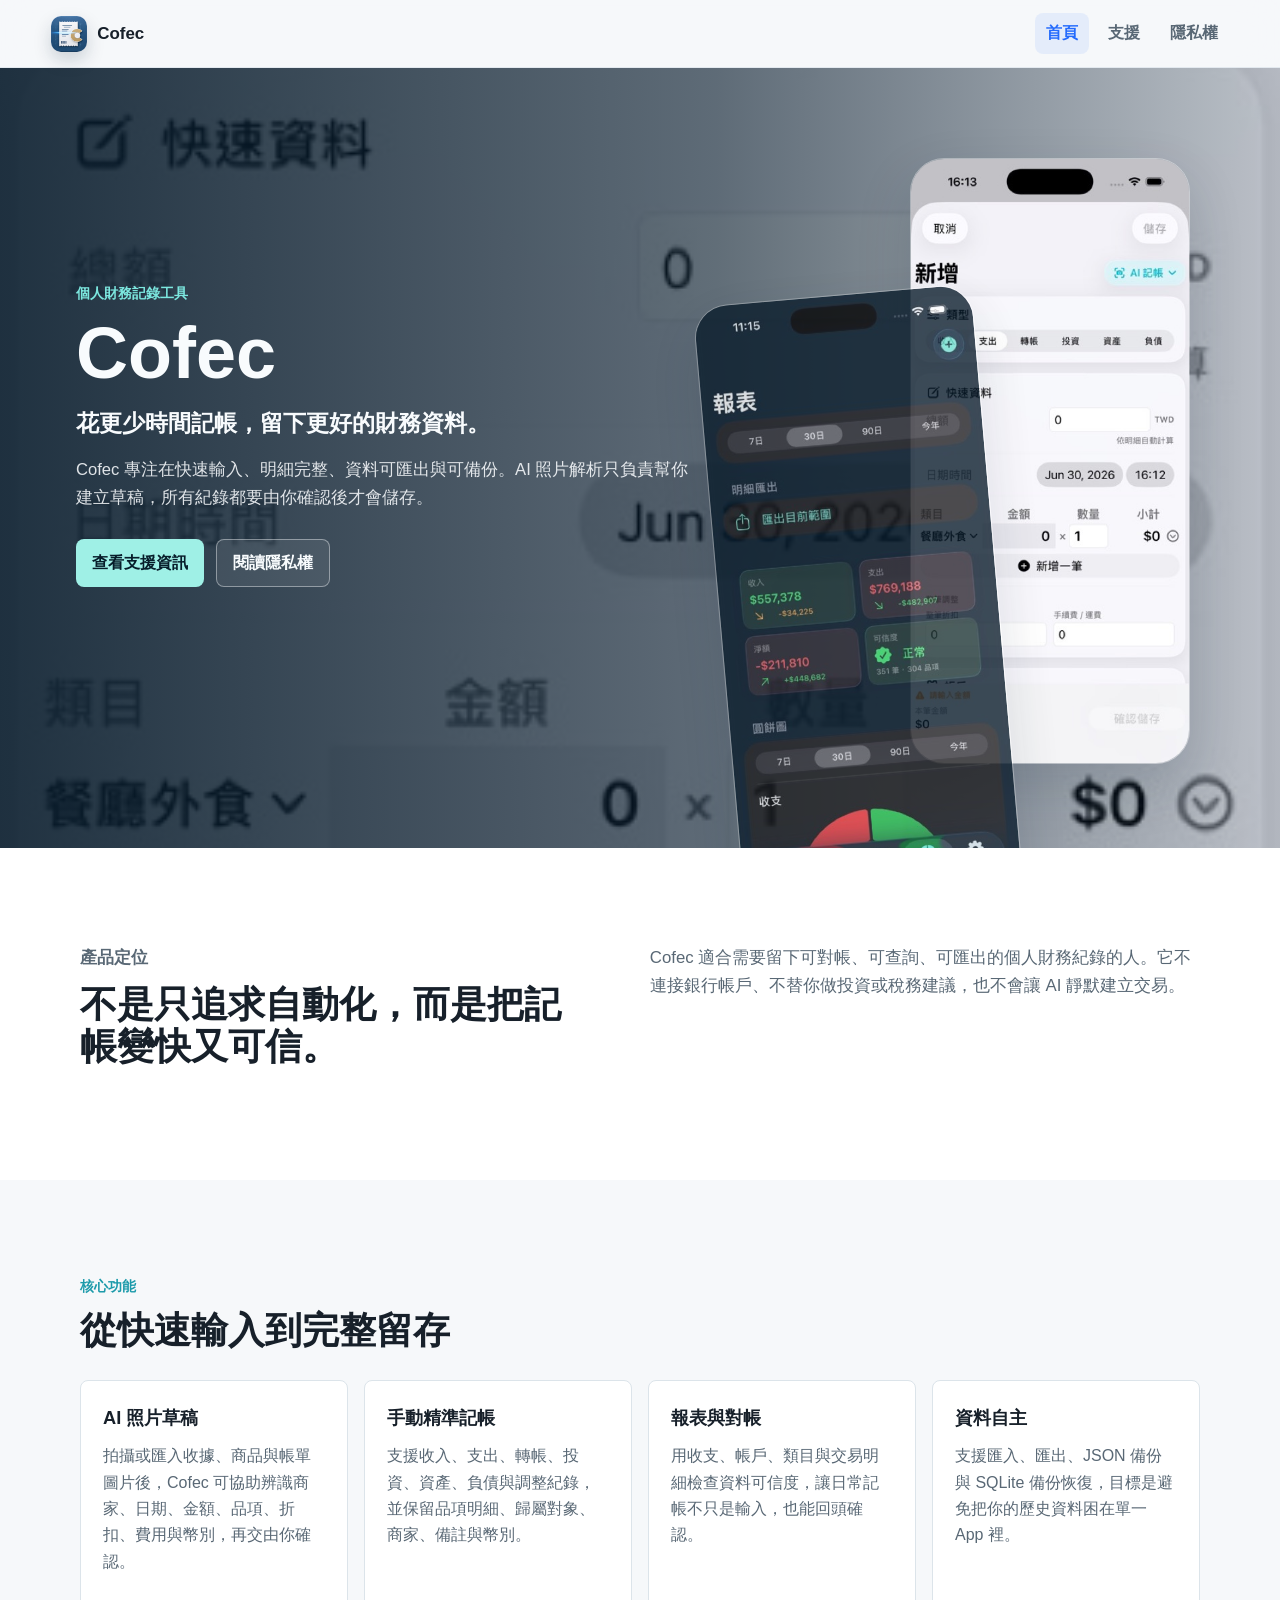
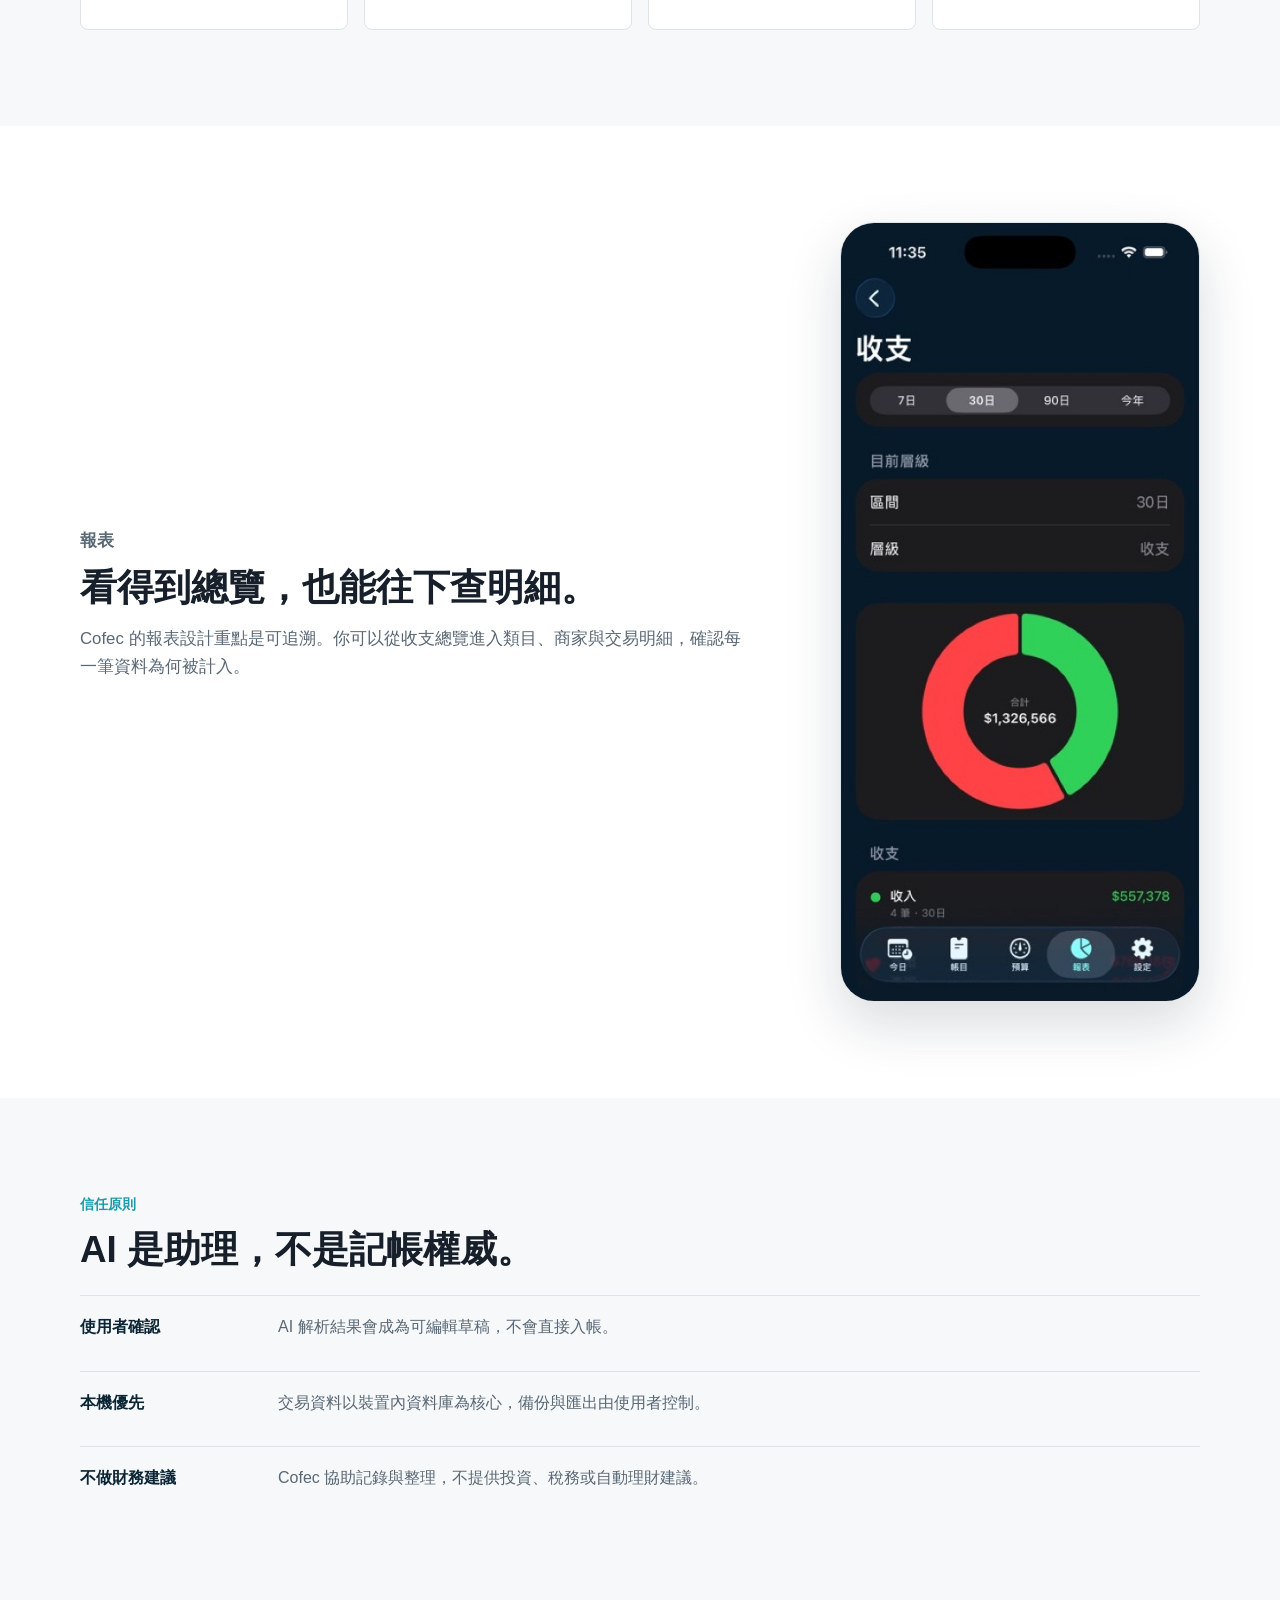
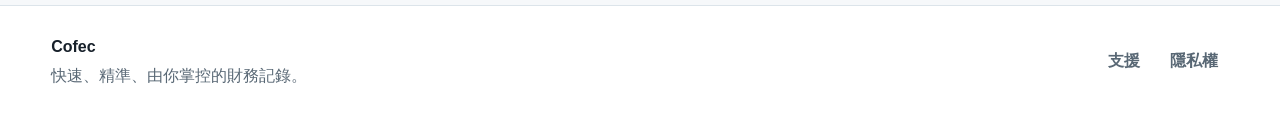
==== index.html @ f580a43c "Publish Cofec public site" ====
<!doctype html>
<html lang="zh-Hant">
<head>
  <meta charset="utf-8">
  <meta name="viewport" content="width=device-width, initial-scale=1">
  <title>Cofec - 快速、精準、由你掌控的財務記錄</title>
  <meta name="description" content="Cofec 是一款快速、精準、使用者可控的個人財務記錄工具，支援手動記帳、AI 照片草稿、匯入匯出、備份與報表。">
  <meta property="og:title" content="Cofec">
  <meta property="og:description" content="花更少時間記帳，留下更好的財務資料。">
  <meta property="og:type" content="website">
  <meta property="og:image" content="assets/images/cofec-icon.png">
  <link rel="icon" href="assets/images/cofec-icon.png">
  <link rel="stylesheet" href="assets/styles.css">
</head>
<body>
  <header class="site-header">
    <a class="brand" href="index.html" aria-label="Cofec 首頁">
      <img src="assets/images/cofec-icon.png" alt="" width="36" height="36">
      <span>Cofec</span>
    </a>
    <nav class="site-nav" aria-label="主要導覽">
      <a href="index.html" aria-current="page">首頁</a>
      <a href="support.html">支援</a>
      <a href="privacy.html">隱私權</a>
    </nav>
  </header>

  <main>
    <section class="hero marketing-hero">
      <div class="hero-copy">
        <p class="eyebrow">個人財務記錄工具</p>
        <h1>Cofec</h1>
        <p class="hero-line">花更少時間記帳，留下更好的財務資料。</p>
        <p class="hero-detail">
          Cofec 專注在快速輸入、明細完整、資料可匯出與可備份。AI 照片解析只負責幫你建立草稿，所有紀錄都要由你確認後才會儲存。
        </p>
        <div class="hero-actions" aria-label="主要動作">
          <a class="button primary" href="support.html">查看支援資訊</a>
          <a class="button secondary" href="privacy.html">閱讀隱私權</a>
        </div>
      </div>
      <div class="hero-visual" aria-hidden="true">
        <img class="phone phone-main" src="assets/images/quick-entry.jpg" alt="">
        <img class="phone phone-back" src="assets/images/reports-overview.jpg" alt="">
      </div>
    </section>

    <section class="band intro-band">
      <div class="section-inner intro-grid">
        <div>
          <p class="eyebrow">產品定位</p>
          <h2>不是只追求自動化，而是把記帳變快又可信。</h2>
        </div>
        <p>
          Cofec 適合需要留下可對帳、可查詢、可匯出的個人財務紀錄的人。它不連接銀行帳戶、不替你做投資或稅務建議，也不會讓 AI 靜默建立交易。
        </p>
      </div>
    </section>

    <section class="section">
      <div class="section-inner">
        <p class="eyebrow">核心功能</p>
        <h2>從快速輸入到完整留存</h2>
        <div class="feature-grid">
          <article class="feature-card">
            <h3>AI 照片草稿</h3>
            <p>拍攝或匯入收據、商品與帳單圖片後，Cofec 可協助辨識商家、日期、金額、品項、折扣、費用與幣別，再交由你確認。</p>
          </article>
          <article class="feature-card">
            <h3>手動精準記帳</h3>
            <p>支援收入、支出、轉帳、投資、資產、負債與調整紀錄，並保留品項明細、歸屬對象、商家、備註與幣別。</p>
          </article>
          <article class="feature-card">
            <h3>報表與對帳</h3>
            <p>用收支、帳戶、類目與交易明細檢查資料可信度，讓日常記帳不只是輸入，也能回頭確認。</p>
          </article>
          <article class="feature-card">
            <h3>資料自主</h3>
            <p>支援匯入、匯出、JSON 備份與 SQLite 備份恢復，目標是避免把你的歷史資料困在單一 App 裡。</p>
          </article>
        </div>
      </div>
    </section>

    <section class="band image-band">
      <div class="section-inner split-proof">
        <div>
          <p class="eyebrow">報表</p>
          <h2>看得到總覽，也能往下查明細。</h2>
          <p>
            Cofec 的報表設計重點是可追溯。你可以從收支總覽進入類目、商家與交易明細，確認每一筆資料為何被計入。
          </p>
        </div>
        <img class="report-shot" src="assets/images/cashflow-report.jpg" alt="Cofec 收支報表畫面">
      </div>
    </section>

    <section class="section">
      <div class="section-inner">
        <p class="eyebrow">信任原則</p>
        <h2>AI 是助理，不是記帳權威。</h2>
        <div class="principle-list">
          <div>
            <strong>使用者確認</strong>
            <span>AI 解析結果會成為可編輯草稿，不會直接入帳。</span>
          </div>
          <div>
            <strong>本機優先</strong>
            <span>交易資料以裝置內資料庫為核心，備份與匯出由使用者控制。</span>
          </div>
          <div>
            <strong>不做財務建議</strong>
            <span>Cofec 協助記錄與整理，不提供投資、稅務或自動理財建議。</span>
          </div>
        </div>
      </div>
    </section>
  </main>

  <footer class="site-footer">
    <div>
      <strong>Cofec</strong>
      <span>快速、精準、由你掌控的財務記錄。</span>
    </div>
    <nav aria-label="頁尾導覽">
      <a href="support.html">支援</a>
      <a href="privacy.html">隱私權</a>
    </nav>
  </footer>
</body>
</html>
---- assets/styles.css ----
:root {
  color-scheme: light;
  --ink: #17202a;
  --muted: #596875;
  --paper: #f6f8fa;
  --surface: #ffffff;
  --line: #dce4ea;
  --blue: #246bfd;
  --teal: #1b9aaa;
  --green: #20986b;
  --gold: #b8842c;
  --coral: #db5364;
  --navy: #0b2535;
  --shadow: 0 22px 54px rgba(20, 38, 56, 0.16);
}

* {
  box-sizing: border-box;
}

html {
  scroll-behavior: smooth;
}

body {
  margin: 0;
  font-family: -apple-system, BlinkMacSystemFont, "SF Pro Text", "Noto Sans TC", "PingFang TC", "Segoe UI", sans-serif;
  color: var(--ink);
  background: var(--paper);
  line-height: 1.65;
  letter-spacing: 0;
}

a {
  color: inherit;
}

.site-header {
  position: sticky;
  top: 0;
  z-index: 20;
  display: flex;
  align-items: center;
  justify-content: space-between;
  gap: 18px;
  min-height: 68px;
  padding: 12px clamp(18px, 4vw, 56px);
  border-bottom: 1px solid rgba(220, 228, 234, 0.72);
  background: rgba(246, 248, 250, 0.88);
  backdrop-filter: blur(18px);
}

.brand {
  display: inline-flex;
  align-items: center;
  gap: 10px;
  min-width: 0;
  text-decoration: none;
  font-weight: 800;
  font-size: 1.06rem;
}

.brand img {
  border-radius: 10px;
  box-shadow: 0 8px 18px rgba(12, 34, 58, 0.18);
}

.site-nav,
.site-footer nav {
  display: flex;
  align-items: center;
  gap: 8px;
  flex-wrap: wrap;
}

.site-nav a,
.site-footer a {
  min-height: 36px;
  padding: 7px 11px;
  border-radius: 8px;
  text-decoration: none;
  color: var(--muted);
  font-weight: 700;
}

.site-nav a:hover,
.site-nav a[aria-current="page"],
.site-footer a:hover {
  color: var(--blue);
  background: rgba(36, 107, 253, 0.08);
}

.hero {
  position: relative;
  display: grid;
  min-height: min(780px, calc(100vh - 68px));
  padding: clamp(48px, 8vw, 92px) clamp(20px, 6vw, 76px);
  overflow: hidden;
  isolation: isolate;
}

.marketing-hero {
  align-items: center;
  background:
    linear-gradient(90deg, rgba(8, 28, 44, 0.9), rgba(8, 28, 44, 0.64) 56%, rgba(8, 28, 44, 0.25)),
    url("images/quick-entry.jpg");
  background-size: cover;
  background-position: center;
  color: #f8fbfd;
}

.hero-copy {
  width: min(720px, 100%);
  position: relative;
  z-index: 2;
  padding-bottom: 46px;
}

.eyebrow {
  margin: 0 0 12px;
  color: var(--teal);
  font-size: 0.86rem;
  font-weight: 900;
  text-transform: uppercase;
}

.marketing-hero .eyebrow {
  color: #7ce7df;
}

h1,
h2,
h3,
p {
  margin-top: 0;
}

h1 {
  margin-bottom: 14px;
  font-size: 4.5rem;
  line-height: 1.02;
  font-weight: 900;
}

.hero-line {
  margin-bottom: 14px;
  font-size: 1.42rem;
  font-weight: 800;
}

.hero-detail {
  width: min(620px, 100%);
  margin-bottom: 28px;
  color: rgba(248, 251, 253, 0.88);
  font-size: 1.04rem;
}

.hero-actions {
  display: flex;
  gap: 12px;
  flex-wrap: wrap;
}

.button {
  display: inline-flex;
  align-items: center;
  justify-content: center;
  min-height: 44px;
  padding: 10px 16px;
  border-radius: 8px;
  text-decoration: none;
  font-weight: 850;
}

.button.primary {
  color: #071d2a;
  background: #9ff0e6;
}

.button.secondary {
  color: #f8fbfd;
  border: 1px solid rgba(248, 251, 253, 0.42);
  background: rgba(248, 251, 253, 0.08);
}

.hero-visual {
  position: absolute;
  inset: 0;
  z-index: 1;
  pointer-events: none;
}

.phone {
  position: absolute;
  width: min(31vw, 280px);
  max-height: 72vh;
  object-fit: cover;
  border-radius: 34px;
  box-shadow: var(--shadow);
  border: 1px solid rgba(255, 255, 255, 0.34);
}

.phone-main {
  right: clamp(28px, 7vw, 112px);
  top: 90px;
}

.phone-back {
  right: clamp(172px, 22vw, 360px);
  bottom: -52px;
  opacity: 0.78;
  transform: rotate(-5deg);
}

.section,
.band {
  padding: clamp(54px, 8vw, 96px) clamp(20px, 6vw, 76px);
}

.band {
  background: var(--surface);
}

.section-inner {
  width: min(1120px, 100%);
  margin: 0 auto;
}

.intro-grid {
  display: grid;
  grid-template-columns: minmax(0, 0.95fr) minmax(0, 1.05fr);
  gap: clamp(26px, 6vw, 72px);
  align-items: start;
}

.intro-grid h2,
.section h2,
.image-band h2 {
  font-size: 2.3rem;
  line-height: 1.14;
  margin-bottom: 16px;
}

.intro-grid p,
.image-band p {
  color: var(--muted);
  font-size: 1.05rem;
}

.feature-grid {
  display: grid;
  grid-template-columns: repeat(4, minmax(0, 1fr));
  gap: 16px;
  margin-top: 28px;
}

.feature-card {
  min-height: 250px;
  padding: 22px;
  border: 1px solid var(--line);
  border-radius: 8px;
  background: var(--surface);
}

.feature-card h3 {
  margin-bottom: 10px;
  font-size: 1.14rem;
}

.feature-card p,
.faq-list p,
.legal-copy p {
  color: var(--muted);
}

.split-proof {
  display: grid;
  grid-template-columns: minmax(0, 1fr) minmax(260px, 360px);
  gap: clamp(28px, 8vw, 88px);
  align-items: center;
}

.report-shot {
  width: min(360px, 100%);
  justify-self: center;
  border-radius: 34px;
  box-shadow: var(--shadow);
  border: 1px solid rgba(13, 35, 51, 0.12);
}

.principle-list {
  display: grid;
  gap: 12px;
  margin-top: 24px;
}

.principle-list div {
  display: grid;
  grid-template-columns: 180px minmax(0, 1fr);
  gap: 18px;
  padding: 18px 0;
  border-top: 1px solid var(--line);
}

.principle-list strong {
  color: var(--navy);
}

.principle-list span {
  color: var(--muted);
}

.page-hero {
  padding: clamp(58px, 9vw, 108px) clamp(20px, 6vw, 76px);
  color: #f8fbfd;
  background: var(--navy);
}

.support-hero {
  background:
    linear-gradient(90deg, rgba(11, 37, 53, 0.94), rgba(11, 37, 53, 0.72)),
    url("images/reports-overview.jpg") center / cover;
}

.privacy-hero {
  background:
    linear-gradient(90deg, rgba(11, 37, 53, 0.94), rgba(20, 68, 74, 0.72)),
    url("images/cashflow-report.jpg") center / cover;
}

.page-hero-inner {
  width: min(860px, 100%);
}

.page-hero h1 {
  font-size: 3.5rem;
}

.page-hero p {
  max-width: 760px;
  color: rgba(248, 251, 253, 0.86);
  font-size: 1.06rem;
}

.support-layout {
  display: grid;
  grid-template-columns: minmax(230px, 310px) minmax(0, 1fr);
  gap: clamp(24px, 5vw, 64px);
  align-items: start;
}

.support-summary {
  position: sticky;
  top: 92px;
  padding: 20px;
  border: 1px solid var(--line);
  border-radius: 8px;
  background: var(--surface);
}

.support-summary h2 {
  font-size: 1.25rem;
  margin-bottom: 12px;
}

.support-summary p {
  margin-bottom: 9px;
  color: var(--muted);
}

.faq-list {
  display: grid;
  gap: 16px;
}

.faq-list article,
.legal-copy article {
  padding: 24px 0;
  border-top: 1px solid var(--line);
}

.faq-list article:first-child,
.legal-copy article:first-child {
  border-top: 0;
  padding-top: 0;
}

.faq-list h2,
.legal-copy h2 {
  margin-bottom: 8px;
  font-size: 1.35rem;
}

.legal-section {
  background: var(--surface);
}

.legal-copy {
  width: min(900px, 100%);
}

.site-footer {
  display: flex;
  justify-content: space-between;
  gap: 18px;
  align-items: center;
  padding: 28px clamp(18px, 4vw, 56px);
  border-top: 1px solid var(--line);
  background: #ffffff;
  color: var(--muted);
}

.site-footer div {
  display: grid;
  gap: 2px;
}

.site-footer strong {
  color: var(--ink);
}

@media (max-width: 920px) {
  .hero {
    min-height: auto;
    padding-bottom: 280px;
  }

  h1 {
    font-size: 3.45rem;
  }

  .phone {
    width: 190px;
  }

  .phone-main {
    right: 28px;
    top: auto;
    bottom: -16px;
  }

  .phone-back {
    right: 160px;
    bottom: -34px;
  }

  .intro-grid,
  .split-proof,
  .support-layout {
    grid-template-columns: 1fr;
  }

  .feature-grid {
    grid-template-columns: repeat(2, minmax(0, 1fr));
  }

  .support-summary {
    position: static;
  }
}

@media (max-width: 620px) {
  .site-header,
  .site-footer {
    align-items: flex-start;
    flex-direction: column;
  }

  .site-nav {
    width: 100%;
  }

  .site-nav a {
    flex: 1 1 auto;
    text-align: center;
  }

  .hero {
    padding-top: 42px;
    padding-bottom: 230px;
  }

  h1,
  .page-hero h1 {
    font-size: 2.8rem;
  }

  .hero-line {
    font-size: 1.18rem;
  }

  .feature-grid {
    grid-template-columns: 1fr;
  }

  .feature-card {
    min-height: auto;
  }

  .phone {
    width: 150px;
    border-radius: 24px;
  }

  .phone-main {
    right: 20px;
  }

  .phone-back {
    right: 126px;
  }

  .principle-list div {
    grid-template-columns: 1fr;
    gap: 4px;
  }
}
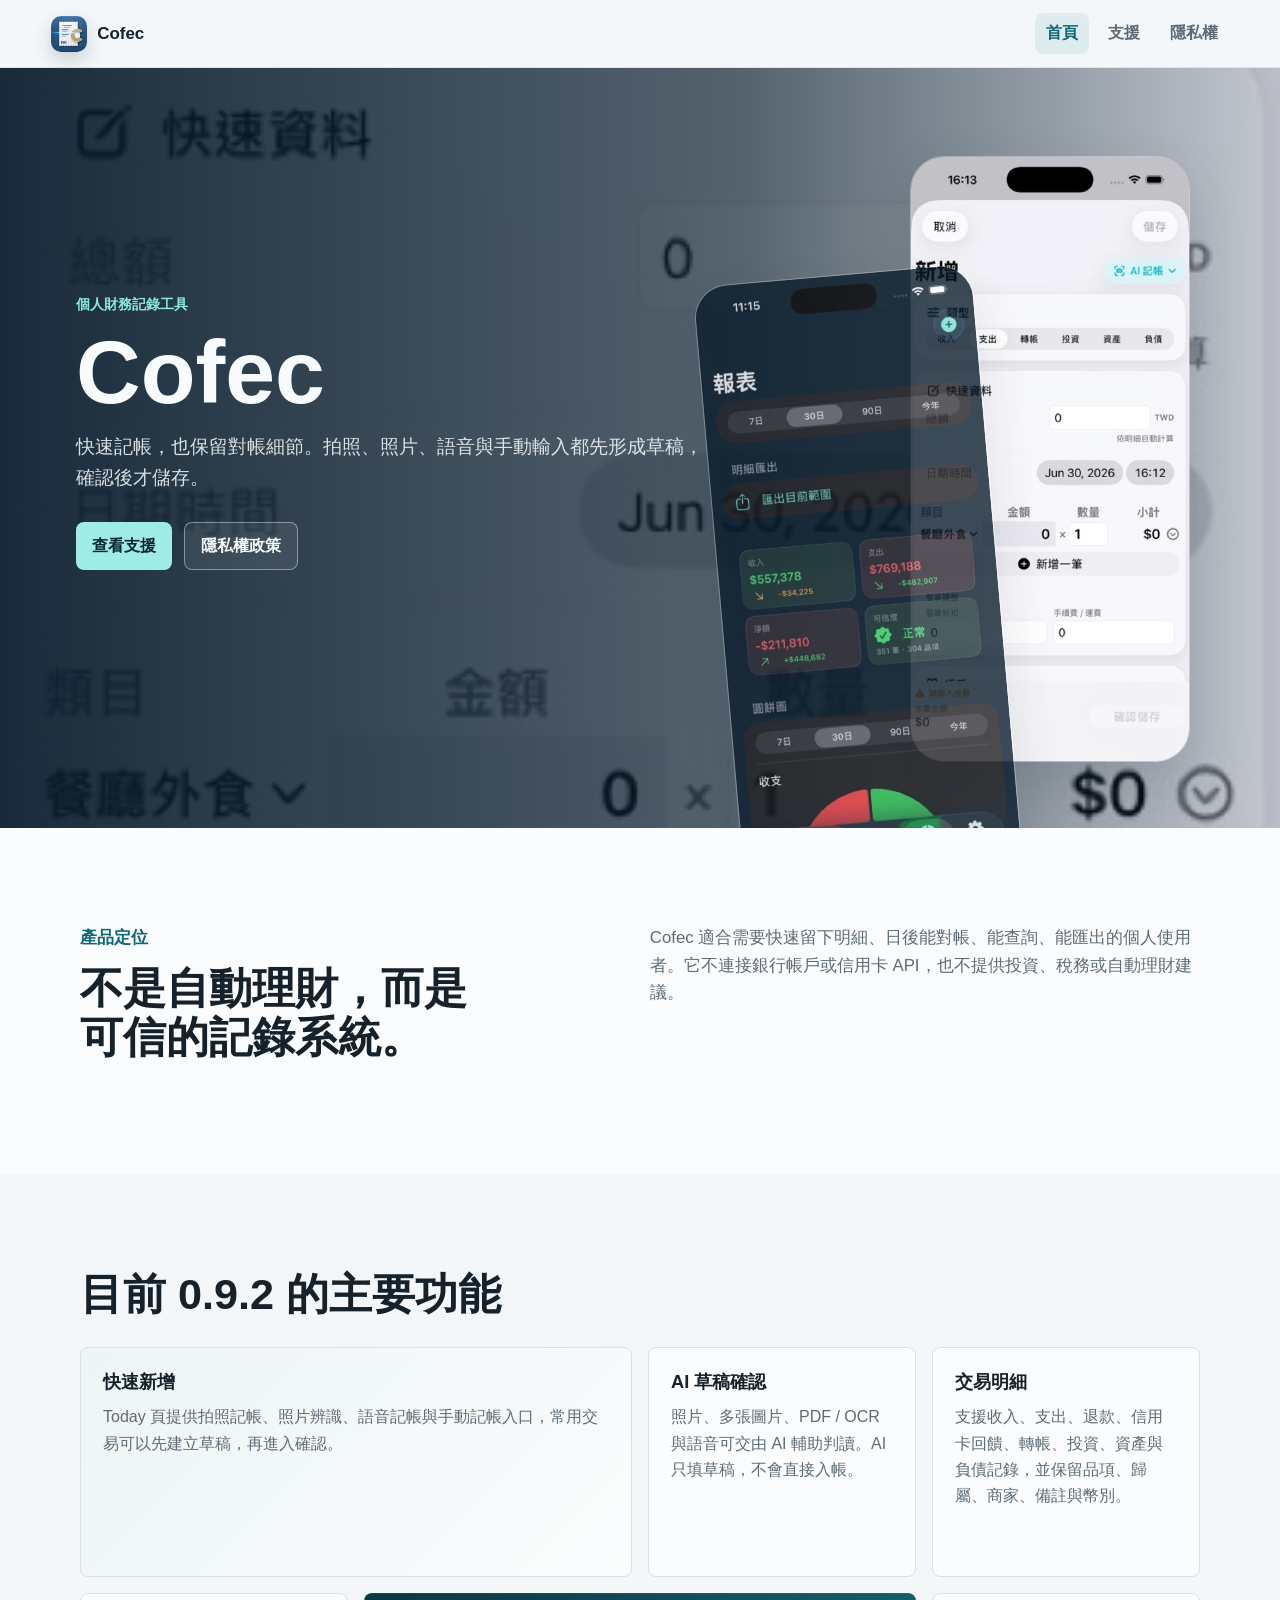
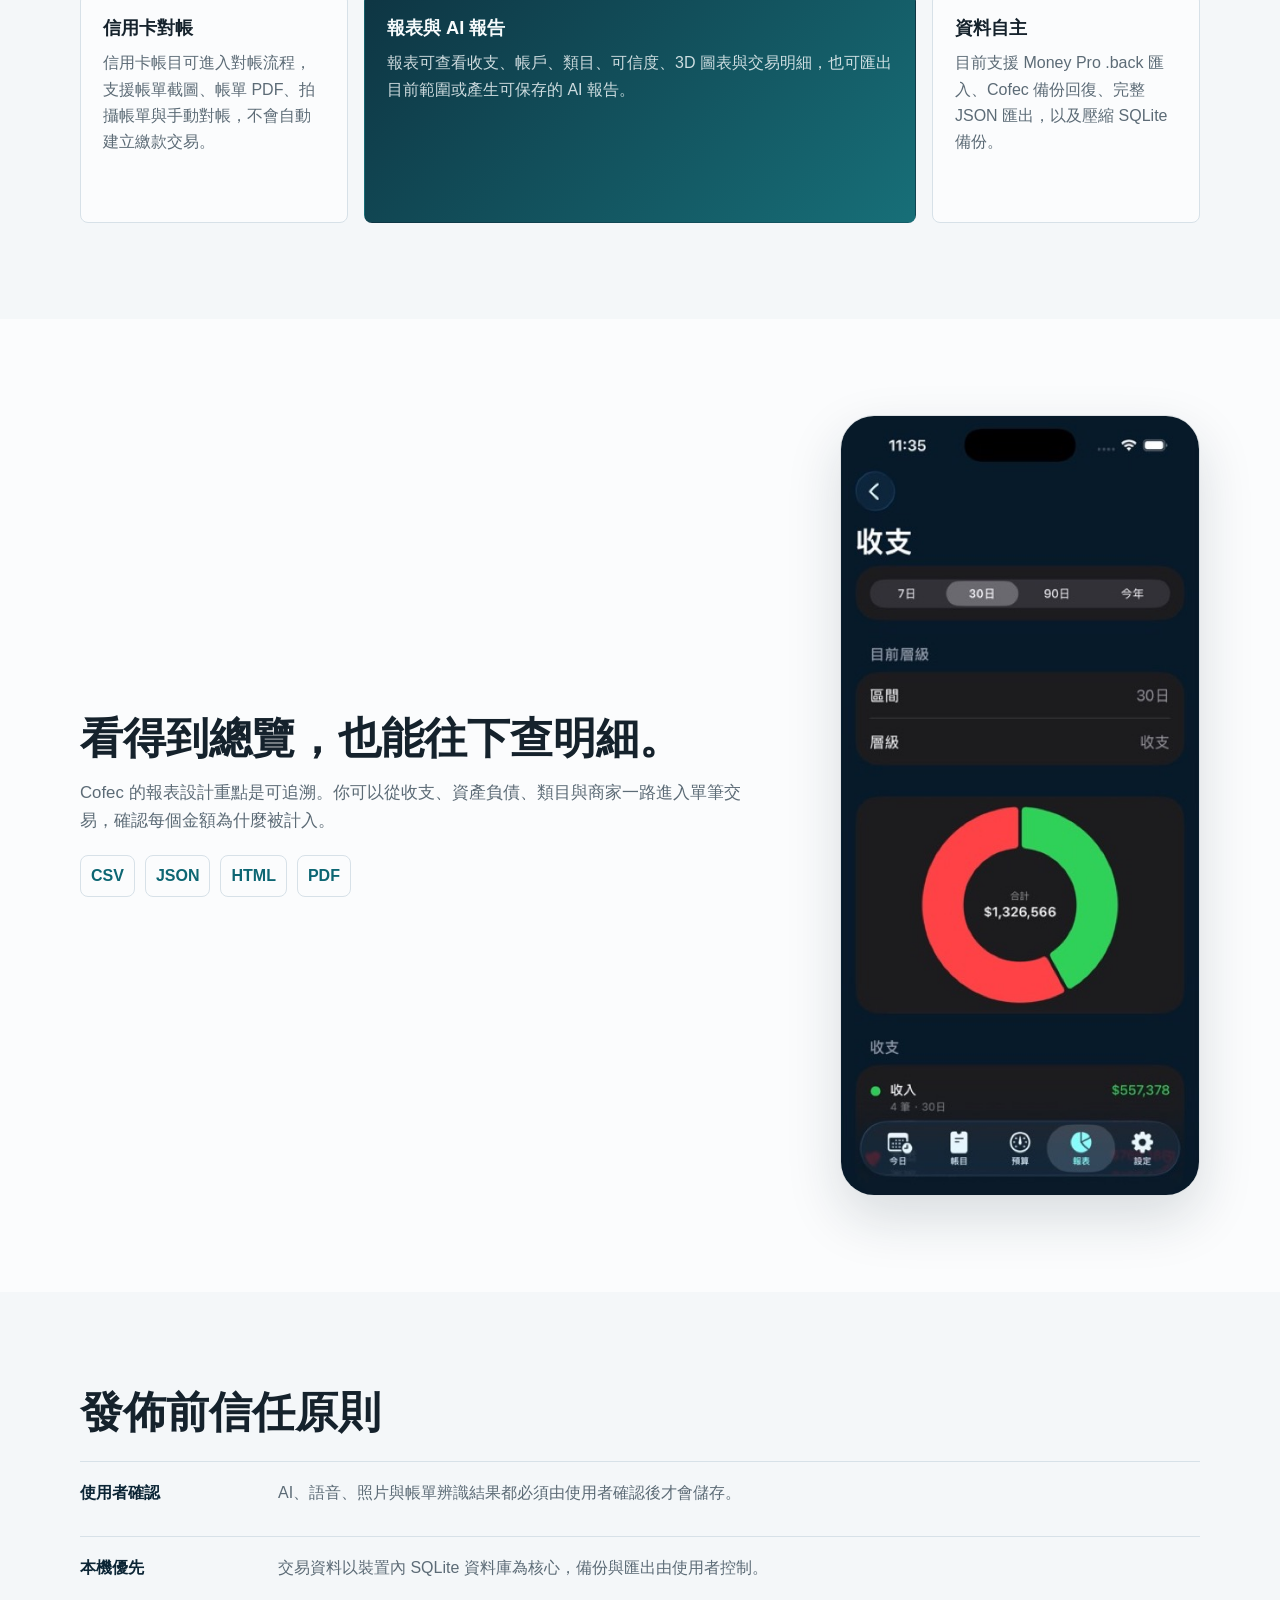
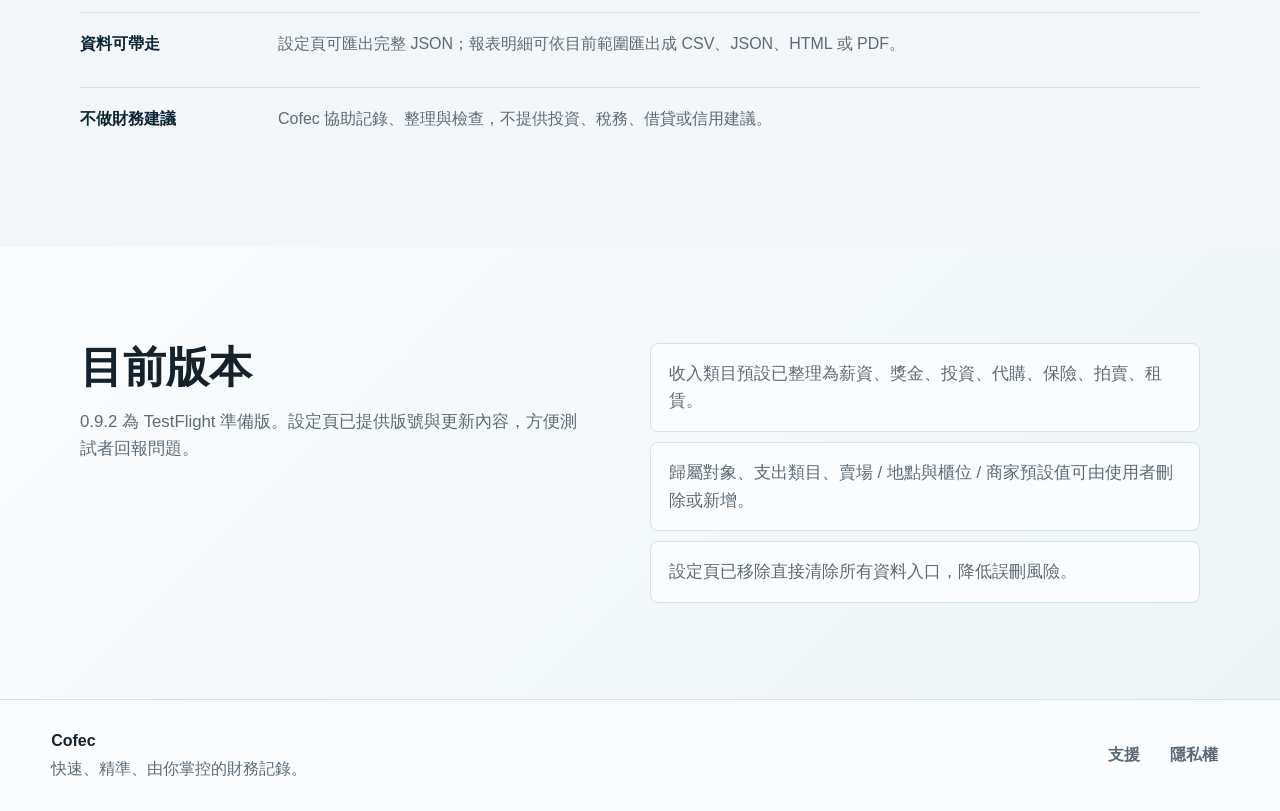
==== commit c5f2ab04: "Publish Cofec public site update" ====
--- a/index.html
+++ b/index.html
@@ -3,12 +3,15 @@
 <head>
   <meta charset="utf-8">
   <meta name="viewport" content="width=device-width, initial-scale=1">
-  <title>Cofec - 快速、精準、由你掌控的財務記錄</title>
-  <meta name="description" content="Cofec 是一款快速、精準、使用者可控的個人財務記錄工具，支援手動記帳、AI 照片草稿、匯入匯出、備份與報表。">
+  <title>Cofec - 快速、精準、可對帳的個人財務記錄</title>
+  <meta name="description" content="Cofec 是一款本機優先的個人財務記錄工具，支援拍照記帳、照片辨識、語音記帳、手動記帳、信用卡對帳、報表、備份與資料匯出。">
+  <meta name="theme-color" content="#0b2535">
   <meta property="og:title" content="Cofec">
-  <meta property="og:description" content="花更少時間記帳，留下更好的財務資料。">
+  <meta property="og:description" content="快速記帳，也保留對帳細節。">
   <meta property="og:type" content="website">
-  <meta property="og:image" content="assets/images/cofec-icon.png">
+  <meta property="og:url" content="https://fox3nova.github.io/Cofec/">
+  <meta property="og:image" content="https://fox3nova.github.io/Cofec/assets/images/cofec-icon.png">
+  <link rel="canonical" href="https://fox3nova.github.io/Cofec/">
   <link rel="icon" href="assets/images/cofec-icon.png">
   <link rel="stylesheet" href="assets/styles.css">
 </head>
@@ -30,13 +33,10 @@
       <div class="hero-copy">
         <p class="eyebrow">個人財務記錄工具</p>
         <h1>Cofec</h1>
-        <p class="hero-line">花更少時間記帳，留下更好的財務資料。</p>
-        <p class="hero-detail">
-          Cofec 專注在快速輸入、明細完整、資料可匯出與可備份。AI 照片解析只負責幫你建立草稿，所有紀錄都要由你確認後才會儲存。
-        </p>
+        <p class="hero-detail">快速記帳，也保留對帳細節。拍照、照片、語音與手動輸入都先形成草稿，確認後才儲存。</p>
         <div class="hero-actions" aria-label="主要動作">
-          <a class="button primary" href="support.html">查看支援資訊</a>
-          <a class="button secondary" href="privacy.html">閱讀隱私權</a>
+          <a class="button primary" href="support.html">查看支援</a>
+          <a class="button secondary" href="privacy.html">隱私權政策</a>
         </div>
       </div>
       <div class="hero-visual" aria-hidden="true">
@@ -49,34 +49,41 @@
       <div class="section-inner intro-grid">
         <div>
           <p class="eyebrow">產品定位</p>
-          <h2>不是只追求自動化，而是把記帳變快又可信。</h2>
+          <h2>不是自動理財，而是可信的記錄系統。</h2>
         </div>
         <p>
-          Cofec 適合需要留下可對帳、可查詢、可匯出的個人財務紀錄的人。它不連接銀行帳戶、不替你做投資或稅務建議，也不會讓 AI 靜默建立交易。
+          Cofec 適合需要快速留下明細、日後能對帳、能查詢、能匯出的個人使用者。它不連接銀行帳戶或信用卡 API，也不提供投資、稅務或自動理財建議。
         </p>
       </div>
     </section>
 
     <section class="section">
       <div class="section-inner">
-        <p class="eyebrow">核心功能</p>
-        <h2>從快速輸入到完整留存</h2>
-        <div class="feature-grid">
-          <article class="feature-card">
-            <h3>AI 照片草稿</h3>
-            <p>拍攝或匯入收據、商品與帳單圖片後，Cofec 可協助辨識商家、日期、金額、品項、折扣、費用與幣別，再交由你確認。</p>
+        <h2>目前 0.9.2 的主要功能</h2>
+        <div class="feature-grid feature-grid-asymmetric">
+          <article class="feature-card feature-card-large">
+            <h3>快速新增</h3>
+            <p>Today 頁提供拍照記帳、照片辨識、語音記帳與手動記帳入口，常用交易可以先建立草稿，再進入確認。</p>
           </article>
           <article class="feature-card">
-            <h3>手動精準記帳</h3>
-            <p>支援收入、支出、轉帳、投資、資產、負債與調整紀錄，並保留品項明細、歸屬對象、商家、備註與幣別。</p>
+            <h3>AI 草稿確認</h3>
+            <p>照片、多張圖片、PDF / OCR 與語音可交由 AI 輔助判讀。AI 只填草稿，不會直接入帳。</p>
           </article>
           <article class="feature-card">
-            <h3>報表與對帳</h3>
-            <p>用收支、帳戶、類目與交易明細檢查資料可信度，讓日常記帳不只是輸入，也能回頭確認。</p>
+            <h3>交易明細</h3>
+            <p>支援收入、支出、退款、信用卡回饋、轉帳、投資、資產與負債記錄，並保留品項、歸屬、商家、備註與幣別。</p>
+          </article>
+          <article class="feature-card">
+            <h3>信用卡對帳</h3>
+            <p>信用卡帳目可進入對帳流程，支援帳單截圖、帳單 PDF、拍攝帳單與手動對帳，不會自動建立繳款交易。</p>
+          </article>
+          <article class="feature-card feature-card-toned">
+            <h3>報表與 AI 報告</h3>
+            <p>報表可查看收支、帳戶、類目、可信度、3D 圖表與交易明細，也可匯出目前範圍或產生可保存的 AI 報告。</p>
           </article>
           <article class="feature-card">
             <h3>資料自主</h3>
-            <p>支援匯入、匯出、JSON 備份與 SQLite 備份恢復，目標是避免把你的歷史資料困在單一 App 裡。</p>
+            <p>目前支援 Money Pro .back 匯入、Cofec 備份回復、完整 JSON 匯出，以及壓縮 SQLite 備份。</p>
           </article>
         </div>
       </div>
@@ -85,33 +92,55 @@
     <section class="band image-band">
       <div class="section-inner split-proof">
         <div>
-          <p class="eyebrow">報表</p>
           <h2>看得到總覽，也能往下查明細。</h2>
           <p>
-            Cofec 的報表設計重點是可追溯。你可以從收支總覽進入類目、商家與交易明細，確認每一筆資料為何被計入。
+            Cofec 的報表設計重點是可追溯。你可以從收支、資產負債、類目與商家一路進入單筆交易，確認每個金額為什麼被計入。
           </p>
+          <div class="proof-list" aria-label="報表輸出">
+            <span>CSV</span>
+            <span>JSON</span>
+            <span>HTML</span>
+            <span>PDF</span>
+          </div>
         </div>
-        <img class="report-shot" src="assets/images/cashflow-report.jpg" alt="Cofec 收支報表畫面">
+        <img class="report-shot" src="assets/images/cashflow-report.jpg" alt="Cofec 收支報表畫面" loading="lazy">
       </div>
     </section>
 
     <section class="section">
       <div class="section-inner">
-        <p class="eyebrow">信任原則</p>
-        <h2>AI 是助理，不是記帳權威。</h2>
+        <h2>發佈前信任原則</h2>
         <div class="principle-list">
           <div>
             <strong>使用者確認</strong>
-            <span>AI 解析結果會成為可編輯草稿，不會直接入帳。</span>
+            <span>AI、語音、照片與帳單辨識結果都必須由使用者確認後才會儲存。</span>
           </div>
           <div>
             <strong>本機優先</strong>
-            <span>交易資料以裝置內資料庫為核心，備份與匯出由使用者控制。</span>
+            <span>交易資料以裝置內 SQLite 資料庫為核心，備份與匯出由使用者控制。</span>
+          </div>
+          <div>
+            <strong>資料可帶走</strong>
+            <span>設定頁可匯出完整 JSON；報表明細可依目前範圍匯出成 CSV、JSON、HTML 或 PDF。</span>
           </div>
           <div>
             <strong>不做財務建議</strong>
-            <span>Cofec 協助記錄與整理，不提供投資、稅務或自動理財建議。</span>
+            <span>Cofec 協助記錄、整理與檢查，不提供投資、稅務、借貸或信用建議。</span>
           </div>
+        </div>
+      </div>
+    </section>
+
+    <section class="band release-band">
+      <div class="section-inner release-grid">
+        <div>
+          <h2>目前版本</h2>
+          <p>0.9.2 為 TestFlight 準備版。設定頁已提供版號與更新內容，方便測試者回報問題。</p>
+        </div>
+        <div class="release-notes">
+          <p>收入類目預設已整理為薪資、獎金、投資、代購、保險、拍賣、租賃。</p>
+          <p>歸屬對象、支出類目、賣場 / 地點與櫃位 / 商家預設值可由使用者刪除或新增。</p>
+          <p>設定頁已移除直接清除所有資料入口，降低誤刪風險。</p>
         </div>
       </div>
     </section>
--- a/assets/styles.css
+++ b/assets/styles.css
@@ -1,17 +1,17 @@
 :root {
-  color-scheme: light;
-  --ink: #17202a;
-  --muted: #596875;
-  --paper: #f6f8fa;
-  --surface: #ffffff;
-  --line: #dce4ea;
-  --blue: #246bfd;
-  --teal: #1b9aaa;
-  --green: #20986b;
-  --gold: #b8842c;
-  --coral: #db5364;
+  color-scheme: light dark;
+  --ink: #15222c;
+  --muted: #5c6b76;
+  --paper: #f4f7f9;
+  --surface: #fbfcfd;
+  --surface-soft: #edf5f5;
+  --line: #d7e1e8;
+  --accent: #1b8f9c;
+  --accent-strong: #0d6673;
   --navy: #0b2535;
-  --shadow: 0 22px 54px rgba(20, 38, 56, 0.16);
+  --hero-text: #f7fbfc;
+  --hero-muted: rgba(247, 251, 252, 0.86);
+  --shadow: 0 22px 54px rgba(20, 38, 56, 0.15);
 }
 
 * {
@@ -33,6 +33,40 @@
 
 a {
   color: inherit;
+}
+
+h1,
+h2,
+h3,
+p,
+dl {
+  margin-top: 0;
+}
+
+h1 {
+  margin-bottom: 16px;
+  font-size: clamp(3.4rem, 8vw, 5.6rem);
+  line-height: 0.98;
+  font-weight: 900;
+  text-wrap: balance;
+}
+
+h2 {
+  margin-bottom: 16px;
+  font-size: clamp(2rem, 4vw, 2.7rem);
+  line-height: 1.14;
+  font-weight: 870;
+  text-wrap: balance;
+}
+
+h3 {
+  margin-bottom: 10px;
+  font-size: 1.14rem;
+  line-height: 1.3;
+}
+
+p {
+  color: var(--muted);
 }
 
 .site-header {
@@ -45,9 +79,10 @@
   gap: 18px;
   min-height: 68px;
   padding: 12px clamp(18px, 4vw, 56px);
-  border-bottom: 1px solid rgba(220, 228, 234, 0.72);
-  background: rgba(246, 248, 250, 0.88);
+  border-bottom: 1px solid color-mix(in srgb, var(--line) 78%, transparent);
+  background: color-mix(in srgb, var(--paper) 90%, transparent);
   backdrop-filter: blur(18px);
+  -webkit-backdrop-filter: blur(18px);
 }
 
 .brand {
@@ -55,8 +90,9 @@
   align-items: center;
   gap: 10px;
   min-width: 0;
+  color: var(--ink);
   text-decoration: none;
-  font-weight: 800;
+  font-weight: 850;
   font-size: 1.06rem;
 }
 
@@ -70,7 +106,7 @@
   display: flex;
   align-items: center;
   gap: 8px;
-  flex-wrap: wrap;
+  flex-wrap: nowrap;
 }
 
 .site-nav a,
@@ -78,81 +114,62 @@
   min-height: 36px;
   padding: 7px 11px;
   border-radius: 8px;
+  color: var(--muted);
   text-decoration: none;
-  color: var(--muted);
-  font-weight: 700;
+  font-weight: 760;
+  white-space: nowrap;
 }
 
 .site-nav a:hover,
 .site-nav a[aria-current="page"],
 .site-footer a:hover {
-  color: var(--blue);
-  background: rgba(36, 107, 253, 0.08);
+  color: var(--accent-strong);
+  background: color-mix(in srgb, var(--accent) 10%, transparent);
 }
 
 .hero {
   position: relative;
   display: grid;
-  min-height: min(780px, calc(100vh - 68px));
-  padding: clamp(48px, 8vw, 92px) clamp(20px, 6vw, 76px);
+  min-height: min(760px, calc(100dvh - 68px));
+  padding: clamp(48px, 8vw, 88px) clamp(20px, 6vw, 76px);
   overflow: hidden;
   isolation: isolate;
 }
 
 .marketing-hero {
   align-items: center;
+  color: var(--hero-text);
   background:
-    linear-gradient(90deg, rgba(8, 28, 44, 0.9), rgba(8, 28, 44, 0.64) 56%, rgba(8, 28, 44, 0.25)),
+    linear-gradient(90deg, rgba(8, 28, 44, 0.93), rgba(8, 28, 44, 0.68) 58%, rgba(8, 28, 44, 0.22)),
     url("images/quick-entry.jpg");
   background-size: cover;
   background-position: center;
-  color: #f8fbfd;
 }
 
 .hero-copy {
-  width: min(720px, 100%);
   position: relative;
   z-index: 2;
-  padding-bottom: 46px;
+  width: min(690px, 100%);
+  padding-bottom: 32px;
 }
 
 .eyebrow {
   margin: 0 0 12px;
-  color: var(--teal);
+  color: var(--accent-strong);
   font-size: 0.86rem;
-  font-weight: 900;
+  font-weight: 850;
   text-transform: uppercase;
 }
 
 .marketing-hero .eyebrow {
-  color: #7ce7df;
-}
-
-h1,
-h2,
-h3,
-p {
-  margin-top: 0;
-}
-
-h1 {
-  margin-bottom: 14px;
-  font-size: 4.5rem;
-  line-height: 1.02;
-  font-weight: 900;
-}
-
-.hero-line {
-  margin-bottom: 14px;
-  font-size: 1.42rem;
-  font-weight: 800;
+  color: #8ce8de;
 }
 
 .hero-detail {
-  width: min(620px, 100%);
+  width: min(630px, 100%);
   margin-bottom: 28px;
-  color: rgba(248, 251, 253, 0.88);
-  font-size: 1.04rem;
+  color: var(--hero-muted);
+  font-size: clamp(1.02rem, 2vw, 1.16rem);
 }
 
 .hero-actions {
@@ -169,18 +186,28 @@
   padding: 10px 16px;
   border-radius: 8px;
   text-decoration: none;
-  font-weight: 850;
+  font-weight: 830;
+  white-space: nowrap;
+  transition: color 180ms ease, background-color 180ms ease, border-color 180ms ease, transform 180ms ease;
+}
+
+.button:hover {
+  transform: translateY(-1px);
+}
+
+.button:active {
+  transform: translateY(1px);
 }
 
 .button.primary {
-  color: #071d2a;
-  background: #9ff0e6;
+  color: #082631;
+  background: #9eece3;
 }
 
 .button.secondary {
-  color: #f8fbfd;
-  border: 1px solid rgba(248, 251, 253, 0.42);
-  background: rgba(248, 251, 253, 0.08);
+  color: var(--hero-text);
+  border: 1px solid rgba(247, 251, 252, 0.42);
+  background: rgba(247, 251, 252, 0.08);
 }
 
 .hero-visual {
@@ -195,14 +222,14 @@
   width: min(31vw, 280px);
   max-height: 72vh;
   object-fit: cover;
+  border: 1px solid rgba(247, 251, 252, 0.34);
   border-radius: 34px;
   box-shadow: var(--shadow);
-  border: 1px solid rgba(255, 255, 255, 0.34);
 }
 
 .phone-main {
   right: clamp(28px, 7vw, 112px);
-  top: 90px;
+  top: 88px;
 }
 
 .phone-back {
@@ -226,24 +253,17 @@
   margin: 0 auto;
 }
 
-.intro-grid {
+.intro-grid,
+.release-grid {
   display: grid;
   grid-template-columns: minmax(0, 0.95fr) minmax(0, 1.05fr);
   gap: clamp(26px, 6vw, 72px);
   align-items: start;
 }
 
-.intro-grid h2,
-.section h2,
-.image-band h2 {
-  font-size: 2.3rem;
-  line-height: 1.14;
-  margin-bottom: 16px;
-}
-
 .intro-grid p,
-.image-band p {
-  color: var(--muted);
+.image-band p,
+.release-grid p {
   font-size: 1.05rem;
 }
 
@@ -255,22 +275,27 @@
 }
 
 .feature-card {
-  min-height: 250px;
+  min-height: 230px;
   padding: 22px;
   border: 1px solid var(--line);
   border-radius: 8px;
   background: var(--surface);
 }
 
-.feature-card h3 {
-  margin-bottom: 10px;
-  font-size: 1.14rem;
-}
-
-.feature-card p,
-.faq-list p,
-.legal-copy p {
-  color: var(--muted);
+.feature-card-large {
+  grid-column: span 2;
+  background: linear-gradient(135deg, var(--surface-soft), var(--surface));
+}
+
+.feature-card-toned {
+  grid-column: span 2;
+  color: var(--hero-text);
+  border-color: transparent;
+  background: linear-gradient(135deg, #0e3543, #176f78);
+}
+
+.feature-card-toned p {
+  color: rgba(247, 251, 252, 0.82);
 }
 
 .split-proof {
@@ -283,9 +308,25 @@
 .report-shot {
   width: min(360px, 100%);
   justify-self: center;
+  border: 1px solid rgba(13, 35, 51, 0.12);
   border-radius: 34px;
   box-shadow: var(--shadow);
-  border: 1px solid rgba(13, 35, 51, 0.12);
+}
+
+.proof-list {
+  display: flex;
+  gap: 10px;
+  flex-wrap: wrap;
+  margin-top: 20px;
+}
+
+.proof-list span {
+  padding: 7px 10px;
+  border: 1px solid var(--line);
+  border-radius: 8px;
+  color: var(--accent-strong);
+  background: var(--surface);
+  font-weight: 820;
 }
 
 .principle-list {
@@ -310,9 +351,26 @@
   color: var(--muted);
 }
 
+.release-band {
+  background: linear-gradient(135deg, var(--surface), var(--surface-soft));
+}
+
+.release-notes {
+  display: grid;
+  gap: 10px;
+}
+
+.release-notes p {
+  margin-bottom: 0;
+  padding: 16px 18px;
+  border: 1px solid var(--line);
+  border-radius: 8px;
+  background: var(--surface);
+}
+
 .page-hero {
   padding: clamp(58px, 9vw, 108px) clamp(20px, 6vw, 76px);
-  color: #f8fbfd;
+  color: var(--hero-text);
   background: var(--navy);
 }
 
@@ -333,18 +391,18 @@
 }
 
 .page-hero h1 {
-  font-size: 3.5rem;
+  font-size: clamp(2.8rem, 6vw, 3.8rem);
 }
 
 .page-hero p {
   max-width: 760px;
-  color: rgba(248, 251, 253, 0.86);
+  color: var(--hero-muted);
   font-size: 1.06rem;
 }
 
 .support-layout {
   display: grid;
-  grid-template-columns: minmax(230px, 310px) minmax(0, 1fr);
+  grid-template-columns: minmax(230px, 320px) minmax(0, 1fr);
   gap: clamp(24px, 5vw, 64px);
   align-items: start;
 }
@@ -359,13 +417,34 @@
 }
 
 .support-summary h2 {
+  margin-bottom: 14px;
   font-size: 1.25rem;
-  margin-bottom: 12px;
-}
-
-.support-summary p {
-  margin-bottom: 9px;
+}
+
+.status-list {
+  display: grid;
+  gap: 13px;
+  margin-bottom: 16px;
+}
+
+.status-list div {
+  display: grid;
+  gap: 3px;
+}
+
+.status-list dt {
+  color: var(--ink);
+  font-weight: 820;
+}
+
+.status-list dd {
+  margin: 0;
   color: var(--muted);
+}
+
+.text-link {
+  color: var(--accent-strong);
+  font-weight: 820;
 }
 
 .faq-list {
@@ -381,8 +460,8 @@
 
 .faq-list article:first-child,
 .legal-copy article:first-child {
+  padding-top: 0;
   border-top: 0;
-  padding-top: 0;
 }
 
 .faq-list h2,
@@ -401,12 +480,12 @@
 
 .site-footer {
   display: flex;
+  align-items: center;
   justify-content: space-between;
   gap: 18px;
-  align-items: center;
   padding: 28px clamp(18px, 4vw, 56px);
   border-top: 1px solid var(--line);
-  background: #ffffff;
+  background: var(--surface);
   color: var(--muted);
 }
 
@@ -417,6 +496,61 @@
 
 .site-footer strong {
   color: var(--ink);
+}
+
+@media (prefers-color-scheme: dark) {
+  :root {
+    --ink: #edf5f7;
+    --muted: #a9bac4;
+    --paper: #101820;
+    --surface: #15222c;
+    --surface-soft: #18333a;
+    --line: #28424e;
+    --accent: #61cfc7;
+    --accent-strong: #8ce8de;
+    --navy: #101820;
+    --shadow: 0 22px 54px rgba(2, 8, 12, 0.34);
+  }
+
+  .marketing-hero {
+    background:
+      linear-gradient(90deg, rgba(8, 22, 29, 0.94), rgba(8, 22, 29, 0.72) 58%, rgba(8, 22, 29, 0.28)),
+      url("images/quick-entry.jpg");
+    background-size: cover;
+    background-position: center;
+  }
+
+  .button.primary {
+    color: #082631;
+    background: #8ce8de;
+  }
+
+  .feature-card-toned {
+    background: linear-gradient(135deg, #123944, #1d7b82);
+  }
+
+  .principle-list strong {
+    color: var(--ink);
+  }
+
+  .report-shot,
+  .phone {
+    border-color: rgba(247, 251, 252, 0.18);
+  }
+}
+
+@media (prefers-reduced-motion: reduce) {
+  html {
+    scroll-behavior: auto;
+  }
+
+  *,
+  *::before,
+  *::after {
+    transition-duration: 0.001ms !important;
+    animation-duration: 0.001ms !important;
+    animation-iteration-count: 1 !important;
+  }
 }
 
 @media (max-width: 920px) {
@@ -425,10 +559,6 @@
     padding-bottom: 280px;
   }
 
-  h1 {
-    font-size: 3.45rem;
-  }
-
   .phone {
     width: 190px;
   }
@@ -445,6 +575,7 @@
   }
 
   .intro-grid,
+  .release-grid,
   .split-proof,
   .support-layout {
     grid-template-columns: 1fr;
@@ -452,6 +583,11 @@
 
   .feature-grid {
     grid-template-columns: repeat(2, minmax(0, 1fr));
+  }
+
+  .feature-card-large,
+  .feature-card-toned {
+    grid-column: auto;
   }
 
   .support-summary {
@@ -480,15 +616,6 @@
     padding-bottom: 230px;
   }
 
-  h1,
-  .page-hero h1 {
-    font-size: 2.8rem;
-  }
-
-  .hero-line {
-    font-size: 1.18rem;
-  }
-
   .feature-grid {
     grid-template-columns: 1fr;
   }
